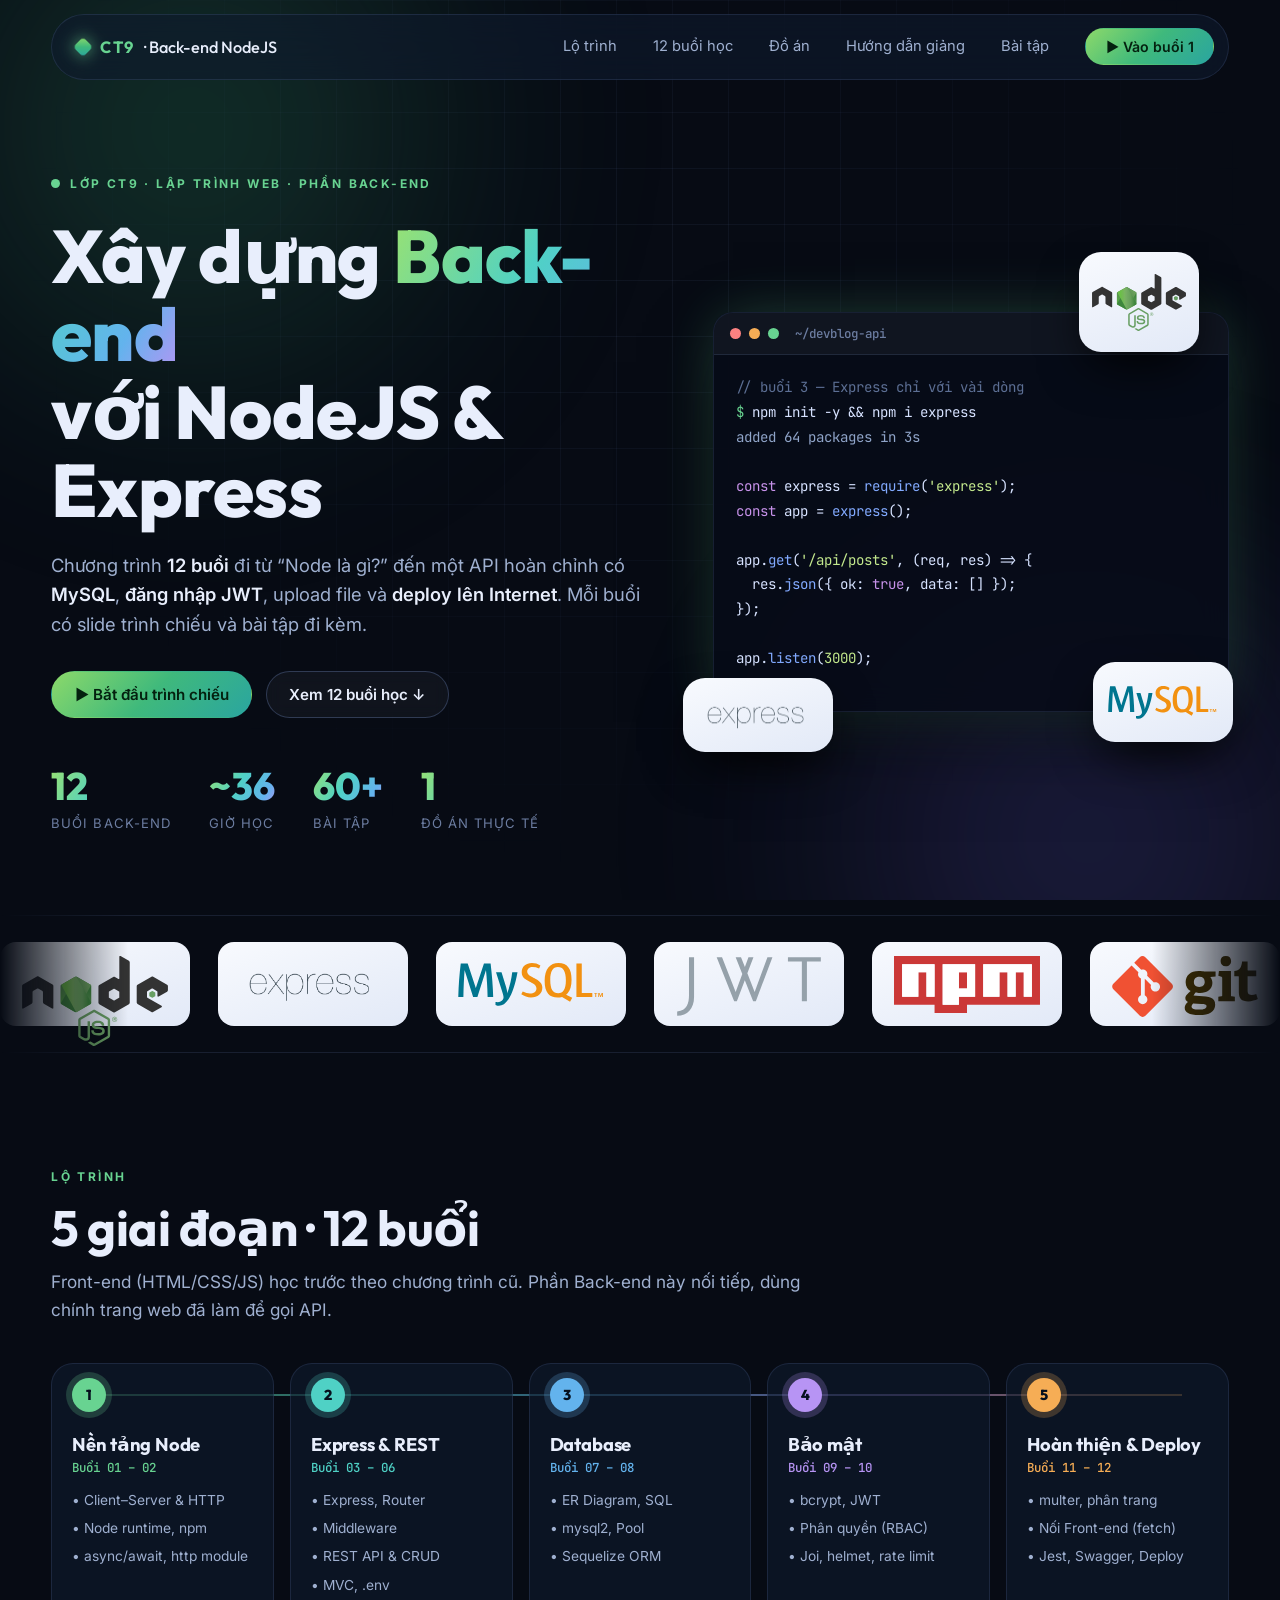
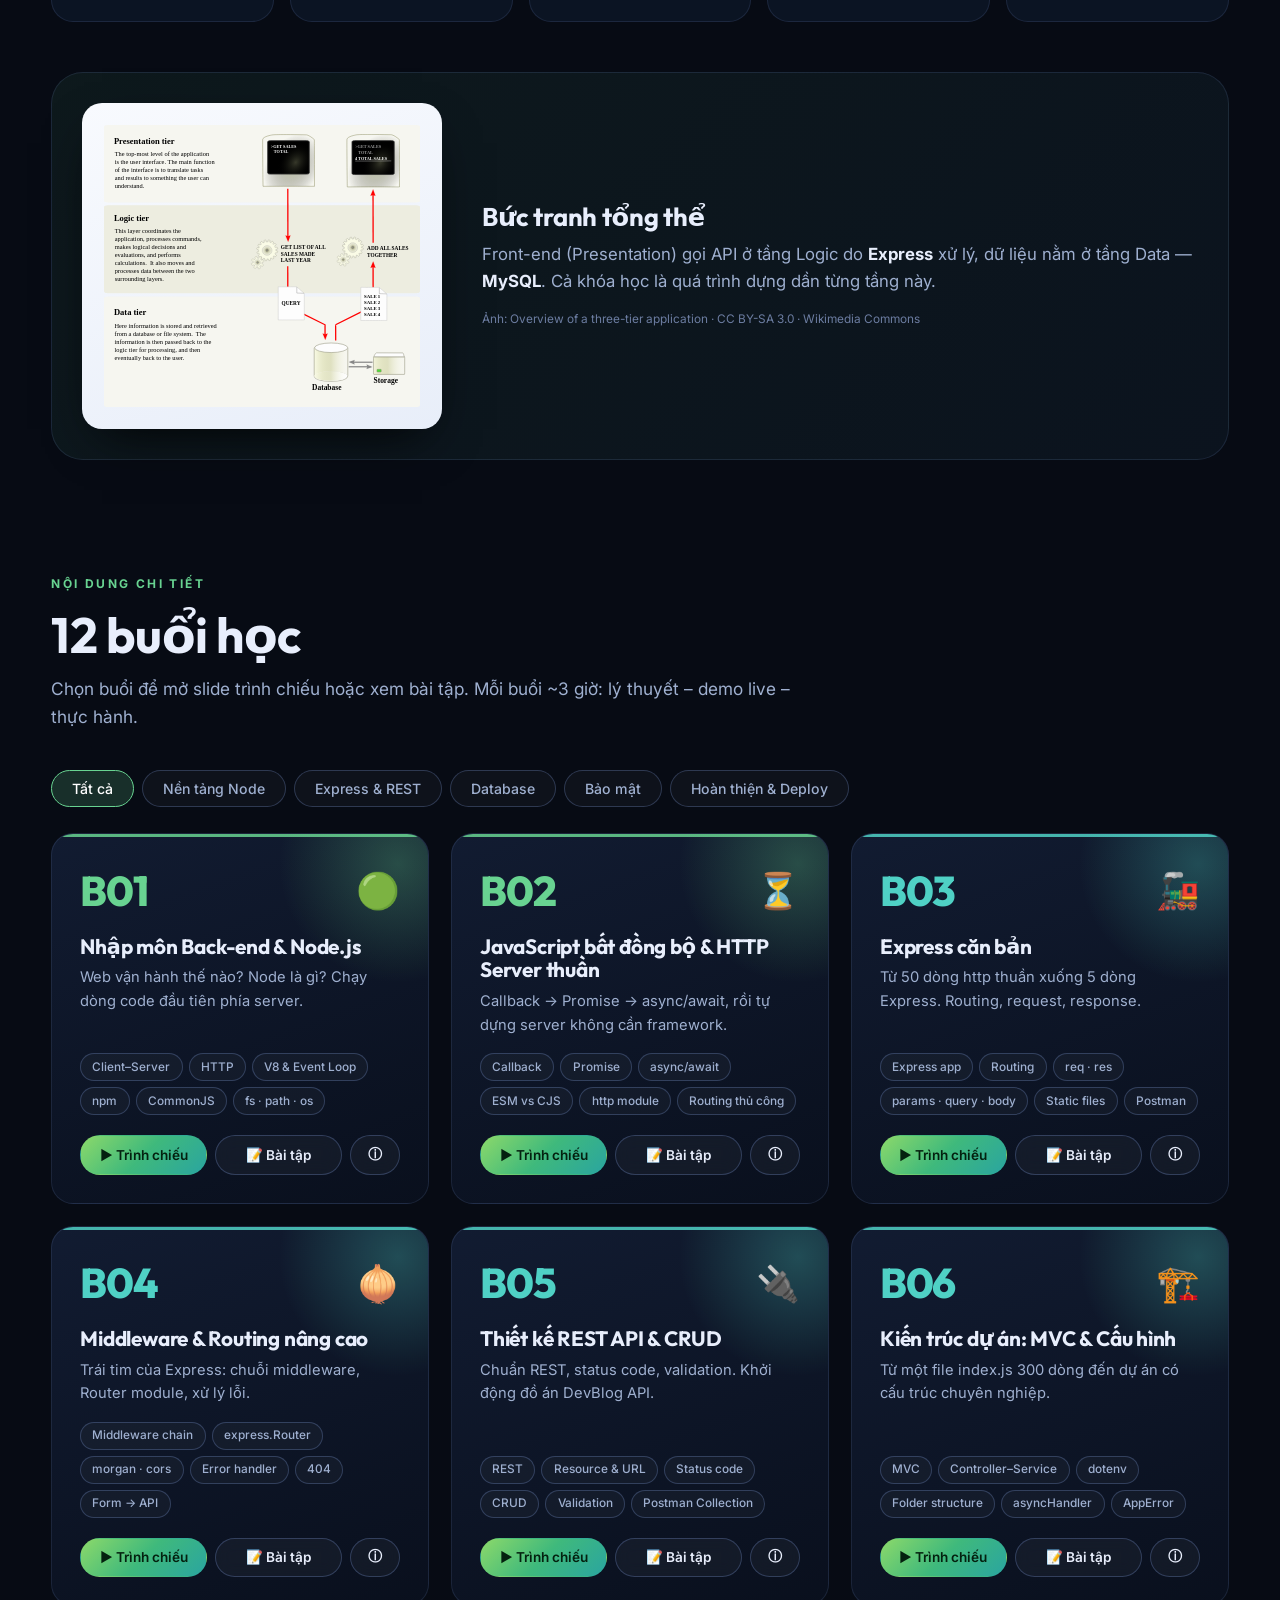
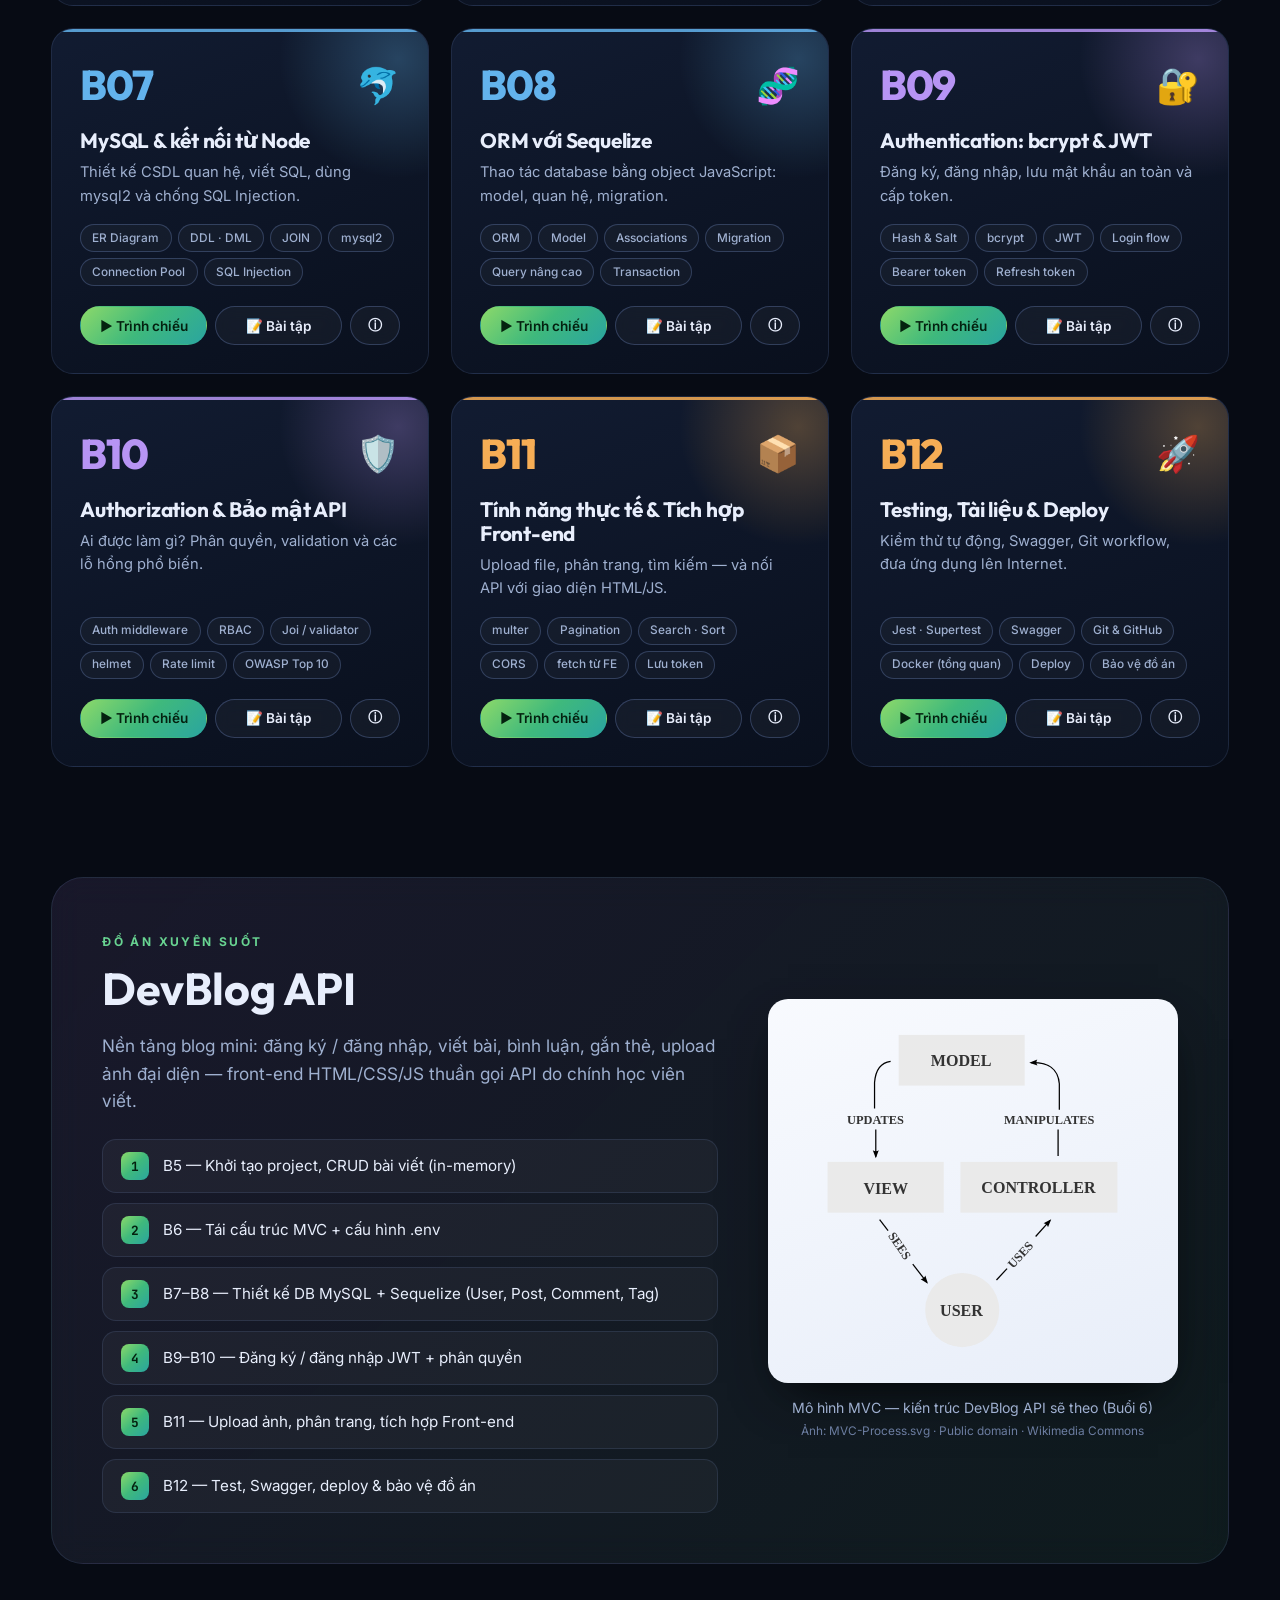
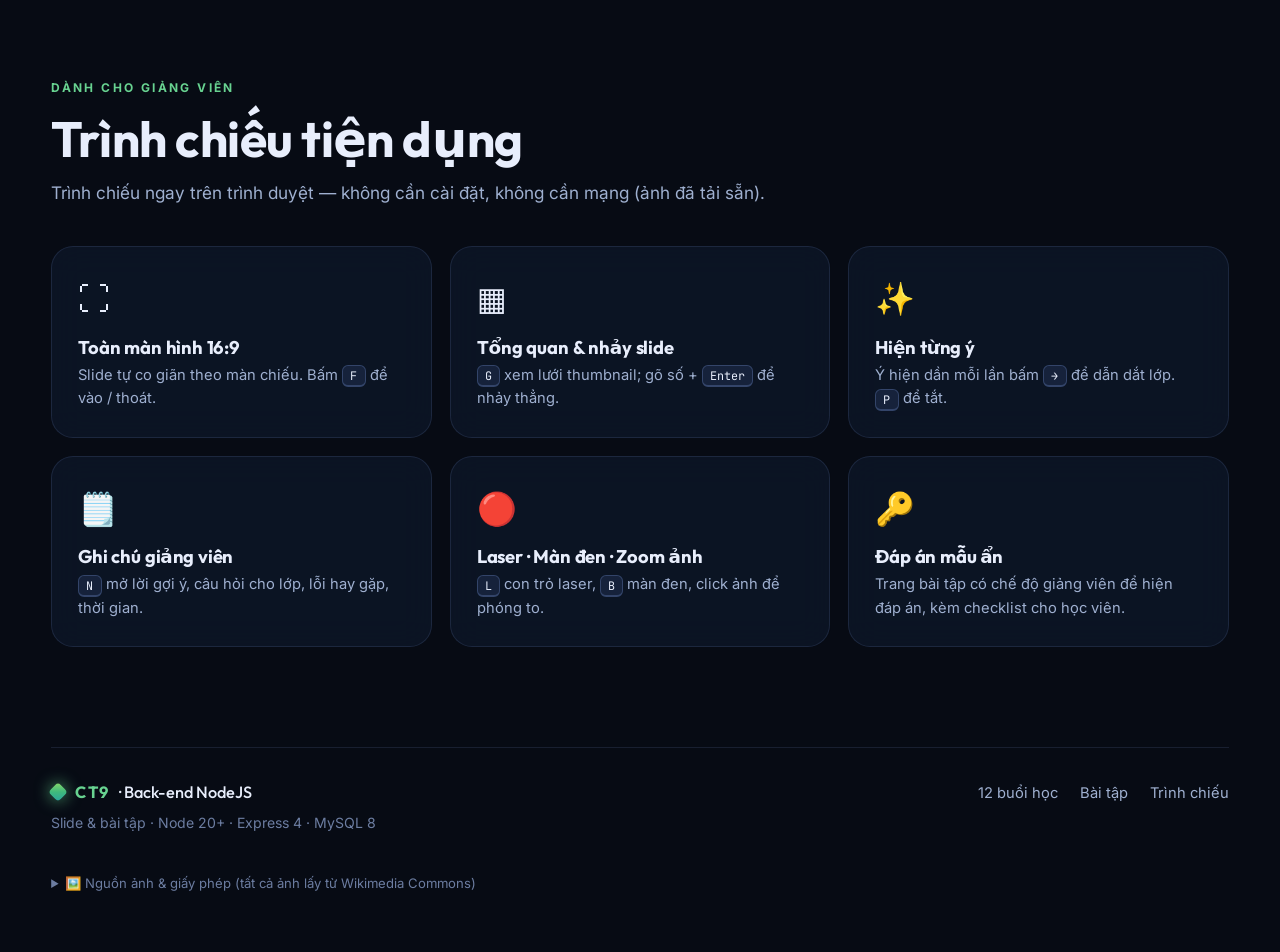
==== index.html @ 4cee10ff "Changes" ====
<!DOCTYPE html>
<html lang="vi">
<head>
  <meta charset="UTF-8">
  <meta name="viewport" content="width=device-width, initial-scale=1">
  <title>Back-end NodeJS với Express · Khóa học CT9 — Slide & Bài tập</title>
  <meta name="description" content="Chương trình 12 buổi Back-end NodeJS & Express cho lớp CT9: slide trình chiếu, bài tập từng buổi và đồ án DevBlog API với MySQL, Sequelize, JWT.">
  <link rel="icon" href="data:image/svg+xml,<svg xmlns=%27http://www.w3.org/2000/svg%27 viewBox=%270 0 100 100%27><text y=%27.9em%27 font-size=%2790%27>🟢</text></svg>">
  <link rel="stylesheet" href="css/main.css">
  <link rel="stylesheet" href="css/home.css">
</head>
<body>
  <div class="aurora"></div><div class="grid-bg"></div>

  <header class="nav glass" id="nav">
    <a class="brand" href="#top"><span class="logo-dot"></span><b>CT9</b> · Back-end NodeJS</a>
    <nav>
      <a href="#roadmap">Lộ trình</a>
      <a href="#sessions">12 buổi học</a>
      <a href="#project">Đồ án</a>
      <a href="#guide">Hướng dẫn giảng</a>
      <a href="exercises.html">Bài tập</a>
    </nav>
    <a class="btn primary nav-cta" href="present.html?s=1">▶ Vào buổi 1</a>
  </header>

  <main id="top">
    <!-- HERO -->
    <section class="hero container">
      <div class="hero-text">
        <div class="eyebrow fade-up"><span class="pulse"></span> Lớp CT9 · Lập trình Web · Phần Back-end</div>
        <h1 class="fade-up">Xây dựng <span class="gradient-text">Back-end</span><br>với NodeJS &amp; Express</h1>
        <p class="hero-sub fade-up">Chương trình <b>12 buổi</b> đi từ “Node là gì?” đến một API hoàn chỉnh có <b>MySQL</b>, <b>đăng nhập JWT</b>, upload file và <b>deploy lên Internet</b>. Mỗi buổi có slide trình chiếu và bài tập đi kèm.</p>
        <div class="hero-cta fade-up">
          <a class="btn primary" href="present.html?s=1">▶ Bắt đầu trình chiếu</a>
          <a class="btn" href="#sessions">Xem 12 buổi học ↓</a>
        </div>
        <div class="stats fade-up" id="stats"></div>
      </div>
      <div class="hero-visual fade-up">
        <div class="float-logo l1"><img src="assets/img/node-logo.svg" alt="Node.js"></div>
        <div class="float-logo l2"><img src="assets/img/express-logo.png" alt="Express"></div>
        <div class="float-logo l3"><img src="assets/img/mysql-logo.svg" alt="MySQL"></div>
        <div class="terminal glass">
          <div class="t-head"><i></i><i></i><i></i><span>~/devblog-api</span></div>
          <pre id="typer"></pre>
        </div>
      </div>
    </section>

    <!-- LOGOS -->
    <section class="marquee" aria-label="Công nghệ sử dụng">
      <div class="track" id="marquee"></div>
    </section>

    <!-- ROADMAP -->
    <section class="section container" id="roadmap">
      <div class="sec-head fade-up"><div class="eyebrow">Lộ trình</div><h2>5 giai đoạn · 12 buổi</h2><p>Front-end (HTML/CSS/JS) học trước theo chương trình cũ. Phần Back-end này nối tiếp, dùng chính trang web đã làm để gọi API.</p></div>
      <div class="roadmap fade-up" id="roadmapGrid"></div>
      <figure class="arch fade-up">
        <div class="paper"><img src="assets/img/three-tier.svg" alt="Kiến trúc ba tầng"></div>
        <figcaption>
          <h3>Bức tranh tổng thể</h3>
          <p>Front-end (Presentation) gọi API ở tầng Logic do <b>Express</b> xử lý, dữ liệu nằm ở tầng Data — <b>MySQL</b>. Cả khóa học là quá trình dựng dần từng tầng này.</p>
          <small class="credit" data-credit="three-tier.svg"></small>
        </figcaption>
      </figure>
    </section>

    <!-- SESSIONS -->
    <section class="section container" id="sessions">
      <div class="sec-head fade-up"><div class="eyebrow">Nội dung chi tiết</div><h2>12 buổi học</h2><p>Chọn buổi để mở slide trình chiếu hoặc xem bài tập. Mỗi buổi ~3 giờ: lý thuyết – demo live – thực hành.</p></div>
      <div class="tabs fade-up" id="tabs"></div>
      <div class="grid" id="sessionGrid"></div>
    </section>

    <!-- PROJECT -->
    <section class="section container" id="project">
      <div class="project glass fade-up">
        <div class="p-left">
          <div class="eyebrow">Đồ án xuyên suốt</div>
          <h2 id="projName"></h2>
          <p id="projDesc"></p>
          <ol class="milestones" id="milestones"></ol>
        </div>
        <div class="p-right">
          <figure>
            <div class="paper"><img src="assets/img/mvc-process.svg" alt="MVC"></div>
            <figcaption>Mô hình MVC — kiến trúc DevBlog API sẽ theo (Buổi 6)<br><small class="credit" data-credit="mvc-process.svg"></small></figcaption>
          </figure>
        </div>
      </div>
    </section>

    <!-- GUIDE -->
    <section class="section container" id="guide">
      <div class="sec-head fade-up"><div class="eyebrow">Dành cho giảng viên</div><h2>Trình chiếu tiện dụng</h2><p>Trình chiếu ngay trên trình duyệt — không cần cài đặt, không cần mạng (ảnh đã tải sẵn).</p></div>
      <div class="features">
        <div class="feat glass fade-up"><span>⛶</span><h3>Toàn màn hình 16:9</h3><p>Slide tự co giãn theo màn chiếu. Bấm <kbd>F</kbd> để vào / thoát.</p></div>
        <div class="feat glass fade-up"><span>▦</span><h3>Tổng quan &amp; nhảy slide</h3><p><kbd>G</kbd> xem lưới thumbnail; gõ số + <kbd>Enter</kbd> để nhảy thẳng.</p></div>
        <div class="feat glass fade-up"><span>✨</span><h3>Hiện từng ý</h3><p>Ý hiện dần mỗi lần bấm <kbd>→</kbd> để dẫn dắt lớp. <kbd>P</kbd> để tắt.</p></div>
        <div class="feat glass fade-up"><span>🗒️</span><h3>Ghi chú giảng viên</h3><p><kbd>N</kbd> mở lời gợi ý, câu hỏi cho lớp, lỗi hay gặp, thời gian.</p></div>
        <div class="feat glass fade-up"><span>🔴</span><h3>Laser · Màn đen · Zoom ảnh</h3><p><kbd>L</kbd> con trỏ laser, <kbd>B</kbd> màn đen, click ảnh để phóng to.</p></div>
        <div class="feat glass fade-up"><span>🔑</span><h3>Đáp án mẫu ẩn</h3><p>Trang bài tập có chế độ giảng viên để hiện đáp án, kèm checklist cho học viên.</p></div>
      </div>
    </section>
  </main>

  <footer class="footer container">
    <div class="foot-top">
      <div><a class="brand" href="#top"><span class="logo-dot"></span><b>CT9</b> · Back-end NodeJS</a><p>Slide &amp; bài tập · Node 20+ · Express 4 · MySQL 8</p></div>
      <div class="foot-links"><a href="#sessions">12 buổi học</a><a href="exercises.html">Bài tập</a><a href="present.html?s=1">Trình chiếu</a></div>
    </div>
    <details class="credits">
      <summary>🖼️ Nguồn ảnh &amp; giấy phép (tất cả ảnh lấy từ Wikimedia Commons)</summary>
      <ul id="creditList"></ul>
    </details>
  </footer>

  <!-- Modal -->
  <div class="modal" id="modal"><div class="modal-box glass" id="modalBox"></div></div>

  <script src="js/curriculum.js"></script>
  <script src="js/img-credits.js"></script>
  <script src="js/home.js"></script>
</body>
</html>
---- css/main.css ----
/* ============================================================
   MAIN.CSS — Design system dùng chung
   Palette: Node-green × deep navy, accent cyan / violet / amber
   ============================================================ */
@import url('https://fonts.googleapis.com/css2?family=Outfit:wght@300;400;500;600;700;800&family=Inter:wght@300;400;500;600&family=JetBrains+Mono:wght@400;500;600&display=swap');

:root {
  --bg-0: #070b14;
  --bg-1: #0b1220;
  --bg-2: #101a2e;
  --bg-3: #16223b;
  --line: rgba(148, 178, 255, .12);
  --line-strong: rgba(148, 178, 255, .24);
  --text: #e8eefc;
  --text-dim: #9fb0d0;
  --text-mute: #6c7da1;

  --green: #68d391;
  --green-deep: #3c873a;
  --teal: #4fd1c5;
  --blue: #63b3ed;
  --violet: #b794f4;
  --amber: #f6ad55;
  --rose: #fc8181;

  --grad-node: linear-gradient(135deg, #8cd96a 0%, #3fb97c 50%, #2aa5a0 100%);
  --grad-hero: linear-gradient(120deg, #9be26f 0%, #4fd1c5 45%, #63b3ed 80%, #b794f4 100%);
  --glass: rgba(16, 26, 46, .62);
  --shadow-lg: 0 30px 80px -20px rgba(0, 0, 0, .65);
  --shadow-glow: 0 0 60px -10px rgba(104, 211, 145, .35);

  --r-sm: 8px; --r-md: 14px; --r-lg: 22px; --r-xl: 32px;
  --font-display: 'Outfit', 'Segoe UI', system-ui, sans-serif;
  --font-body: 'Inter', 'Segoe UI', system-ui, sans-serif;
  --font-mono: 'JetBrains Mono', 'Cascadia Code', Consolas, monospace;
  --ease: cubic-bezier(.22, .9, .3, 1);
}

*, *::before, *::after { box-sizing: border-box; }
html { scroll-behavior: smooth; }
body {
  margin: 0;
  font-family: var(--font-body);
  background: var(--bg-0);
  color: var(--text);
  line-height: 1.6;
  -webkit-font-smoothing: antialiased;
  overflow-x: hidden;
}
h1, h2, h3, h4 { font-family: var(--font-display); line-height: 1.15; margin: 0; letter-spacing: -.01em; }
a { color: inherit; text-decoration: none; }
img { max-width: 100%; display: block; }
code, pre, kbd { font-family: var(--font-mono); }
::selection { background: rgba(104, 211, 145, .3); }
::-webkit-scrollbar { width: 10px; height: 10px; }
::-webkit-scrollbar-track { background: var(--bg-1); }
::-webkit-scrollbar-thumb { background: var(--bg-3); border-radius: 10px; border: 2px solid var(--bg-1); }
::-webkit-scrollbar-thumb:hover { background: #26375c; }

/* ---------- Atmosphere ---------- */
.aurora { position: fixed; inset: 0; z-index: -2; overflow: hidden; pointer-events: none; }
.aurora::before, .aurora::after {
  content: ""; position: absolute; width: 60vmax; height: 60vmax; border-radius: 50%;
  filter: blur(110px); opacity: .28; animation: drift 24s ease-in-out infinite alternate;
}
.aurora::before { background: radial-gradient(circle, #3fb97c, transparent 65%); top: -20vmax; left: -15vmax; }
.aurora::after { background: radial-gradient(circle, #6b5bd6, transparent 65%); bottom: -25vmax; right: -15vmax; animation-delay: -9s; }
@keyframes drift { to { transform: translate(8vmax, 6vmax) scale(1.15); } }
.grid-bg {
  position: fixed; inset: 0; z-index: -1; pointer-events: none;
  background-image:
    linear-gradient(var(--line) 1px, transparent 1px),
    linear-gradient(90deg, var(--line) 1px, transparent 1px);
  background-size: 56px 56px;
  mask-image: radial-gradient(ellipse at 50% 30%, #000 10%, transparent 70%);
  opacity: .5;
}

/* ---------- Components ---------- */
.container { width: min(1240px, 92vw); margin: 0 auto; }
.btn {
  display: inline-flex; align-items: center; gap: .55rem; cursor: pointer;
  padding: .8rem 1.4rem; border-radius: 999px; border: 1px solid var(--line-strong);
  background: rgba(255, 255, 255, .04); color: var(--text); font: 600 .95rem var(--font-body);
  transition: .3s var(--ease); backdrop-filter: blur(8px);
}
.btn:hover { transform: translateY(-2px); border-color: var(--green); box-shadow: var(--shadow-glow); }
.btn.primary { background: var(--grad-node); color: #04210f; border-color: transparent; }
.btn.primary:hover { filter: brightness(1.08); box-shadow: 0 10px 40px -8px rgba(104, 211, 145, .6); }
.chip {
  display: inline-block; padding: .22rem .7rem; border-radius: 999px; font-size: .74rem; font-weight: 500;
  border: 1px solid var(--line-strong); color: var(--text-dim); background: rgba(255, 255, 255, .03);
  white-space: nowrap;
}
.glass {
  background: var(--glass); border: 1px solid var(--line); border-radius: var(--r-lg);
  backdrop-filter: blur(16px);
}
.gradient-text { background: var(--grad-hero); -webkit-background-clip: text; background-clip: text; color: transparent; }
kbd {
  background: var(--bg-3); border: 1px solid var(--line-strong); border-bottom-width: 2px;
  border-radius: 6px; padding: .1rem .45rem; font-size: .8em; color: var(--text);
}
.mono-inline, p code, li code, td code, h2 code, h3 code {
  background: rgba(104, 211, 145, .1); color: #a6f0c0; padding: .08em .4em; border-radius: 6px; font-size: .88em;
  border: 1px solid rgba(104, 211, 145, .18);
}
.fade-up { opacity: 0; transform: translateY(26px); transition: opacity .8s var(--ease), transform .8s var(--ease); }
.fade-up.in { opacity: 1; transform: none; }
---- css/home.css ----
/* ============================================================
   HOME.CSS
   ============================================================ */
.nav {
  position: sticky; top: 14px; z-index: 50; margin: 14px auto 0; width: min(1240px, 92vw);
  display: flex; align-items: center; gap: 20px; padding: 12px 14px 12px 24px; border-radius: 999px;
}
.brand { display: flex; align-items: center; gap: 10px; font: 500 1.02rem var(--font-display); white-space: nowrap; }
.brand b { color: var(--green); letter-spacing: .08em; }
.logo-dot { width: 14px; height: 14px; border-radius: 4px; background: var(--grad-node); transform: rotate(45deg); box-shadow: 0 0 16px rgba(104, 211, 145, .8); }
.nav nav { display: flex; gap: 4px; margin-left: auto; }
.nav nav a { padding: 8px 16px; border-radius: 999px; color: var(--text-dim); font-size: .92rem; transition: .2s; }
.nav nav a:hover { color: var(--text); background: rgba(255, 255, 255, .07); }
.nav-cta { padding: .55rem 1.2rem; font-size: .88rem; }

/* Hero */
.hero { display: grid; grid-template-columns: 1.05fr .95fr; gap: 50px; align-items: center; padding: 90px 0 60px; min-height: 80vh; }
.eyebrow { display: inline-flex; align-items: center; gap: 10px; font: 700 .75rem var(--font-body); letter-spacing: .2em; text-transform: uppercase; color: var(--green); }
.pulse { width: 9px; height: 9px; border-radius: 50%; background: var(--green); box-shadow: 0 0 0 0 rgba(104, 211, 145, .7); animation: pulse 2s infinite; }
@keyframes pulse { 70% { box-shadow: 0 0 0 12px rgba(104, 211, 145, 0); } 100% { box-shadow: 0 0 0 0 rgba(104, 211, 145, 0); } }
.hero h1 { font-size: clamp(2.6rem, 5.8vw, 5rem); font-weight: 800; margin: 22px 0 22px; line-height: 1.05; }
.hero-sub { font-size: 1.15rem; color: var(--text-dim); max-width: 600px; margin: 0 0 32px; }
.hero-sub b { color: var(--text); font-weight: 600; }
.hero-cta { display: flex; gap: 14px; flex-wrap: wrap; margin-bottom: 44px; }
.stats { display: flex; gap: 38px; flex-wrap: wrap; }
.stat b { display: block; font: 800 2.4rem var(--font-display); background: var(--grad-hero); -webkit-background-clip: text; background-clip: text; color: transparent; }
.stat span { font-size: .82rem; color: var(--text-mute); letter-spacing: .08em; text-transform: uppercase; }

.hero-visual { position: relative; height: 500px; }
.terminal { position: absolute; inset: 60px 0 40px 20px; padding: 0; overflow: hidden; box-shadow: var(--shadow-lg), var(--shadow-glow); border-radius: 20px; background: rgba(7, 12, 24, .88); }
.t-head { display: flex; align-items: center; gap: 8px; padding: 12px 16px; background: rgba(255, 255, 255, .04); border-bottom: 1px solid var(--line); font: 500 .78rem var(--font-mono); color: var(--text-mute); }
.t-head i { width: 11px; height: 11px; border-radius: 50%; background: #fc8181; } .t-head i:nth-child(2) { background: #f6ad55; } .t-head i:nth-child(3) { background: #68d391; }
.t-head span { margin-left: 8px; }
#typer { margin: 0; padding: 20px 22px; font-size: .88rem; line-height: 1.75; color: #d6e2ff; white-space: pre-wrap; min-height: 330px; }
#typer .p { color: var(--green); } #typer .k { color: #c792ea; } #typer .s { color: #c3e88d; } #typer .f { color: #82aaff; } #typer .c { color: #5c6f94; } #typer .o { color: #8fa4c8; }
#typer::after { content: "▍"; color: var(--green); animation: blink 1s steps(2) infinite; } @keyframes blink { 50% { opacity: 0; } }
.float-logo { position: absolute; z-index: 3; display: grid; place-items: center; border-radius: 22px; background: linear-gradient(160deg, #f8fafe, #e2e9f7); box-shadow: 0 20px 50px -12px #000; animation: float 7s ease-in-out infinite; }
.float-logo img { max-width: 78%; max-height: 62%; object-fit: contain; }
.l1 { width: 120px; height: 100px; top: 0; right: 30px; } .l2 { width: 150px; height: 74px; bottom: 0; left: -10px; animation-delay: -2.5s; } .l3 { width: 140px; height: 80px; bottom: 10px; right: -4px; animation-delay: -4.5s; }
@keyframes float { 50% { transform: translateY(-14px) rotate(1.5deg); } }

/* Marquee */
.marquee { overflow: hidden; border-block: 1px solid var(--line); padding: 26px 0; margin: 20px 0; mask-image: linear-gradient(90deg, transparent, #000 10%, #000 90%, transparent); }
.track { display: flex; gap: 28px; width: max-content; animation: scroll 38s linear infinite; }
.marquee:hover .track { animation-play-state: paused; }
.track .lg { display: grid; place-items: center; width: 190px; height: 84px; border-radius: 16px; background: linear-gradient(160deg, #f8fafe, #e2e9f7); padding: 14px 22px; }
.track .lg img { max-width: 100%; max-height: 100%; object-fit: contain; }
@keyframes scroll { to { transform: translateX(-50%); } }

/* Sections */
.section { padding: 90px 0 20px; }
.sec-head { max-width: 760px; margin-bottom: 40px; }
.sec-head h2 { font-size: clamp(2rem, 4vw, 3.1rem); margin: 10px 0 12px; }
.sec-head p { color: var(--text-dim); font-size: 1.08rem; margin: 0; }

/* Roadmap */
.roadmap { display: grid; grid-template-columns: repeat(5, 1fr); gap: 16px; position: relative; }
.roadmap::before { content: ""; position: absolute; left: 4%; right: 4%; top: 31px; height: 2px; background: linear-gradient(90deg, #68d391, #4fd1c5, #63b3ed, #b794f4, #f6ad55); opacity: .5; }
.phase { position: relative; padding: 70px 20px 22px; border-radius: var(--r-lg); background: var(--glass); border: 1px solid var(--line); transition: .3s var(--ease); cursor: pointer; }
.phase:hover { transform: translateY(-6px); border-color: var(--c); box-shadow: 0 20px 50px -20px var(--c); }
.phase .node { position: absolute; top: 14px; left: 20px; width: 34px; height: 34px; border-radius: 50%; display: grid; place-items: center; font: 800 .9rem var(--font-display); background: var(--c); color: #06101e; box-shadow: 0 0 0 6px color-mix(in srgb, var(--c) 22%, transparent); }
.phase h3 { font-size: 1.15rem; margin-bottom: 4px; } .phase .rg { font: 500 .78rem var(--font-mono); color: var(--c); margin-bottom: 10px; }
.phase ul { margin: 0; padding: 0; list-style: none; color: var(--text-dim); font-size: .86rem; } .phase li { padding: 3px 0; }
.arch { display: grid; grid-template-columns: 360px 1fr; gap: 40px; align-items: center; margin: 50px 0 0; padding: 30px; border-radius: var(--r-xl); background: linear-gradient(135deg, rgba(104, 211, 145, .07), rgba(99, 179, 237, .05)); border: 1px solid var(--line); }
.paper { background: linear-gradient(160deg, #f8fafe, #e8eef9); border-radius: 20px; padding: 22px; display: grid; place-items: center; box-shadow: 0 20px 50px -20px #000; }
.paper img { max-height: 320px; object-fit: contain; }
.arch h3 { font-size: 1.6rem; margin-bottom: 10px; } .arch p { color: var(--text-dim); font-size: 1.05rem; margin: 0 0 10px; } .arch p b { color: var(--text); }
.credit { color: var(--text-mute); font-size: .74rem; }

/* Sessions */
.tabs { display: flex; gap: 8px; flex-wrap: wrap; margin-bottom: 26px; }
.tabs button { cursor: pointer; font: 500 .88rem var(--font-body); color: var(--text-dim); background: rgba(255, 255, 255, .03); border: 1px solid var(--line-strong); padding: 9px 20px; border-radius: 999px; transition: .2s; }
.tabs button:hover { color: var(--text); } .tabs button.on { background: color-mix(in srgb, var(--c, #68d391) 18%, transparent); border-color: var(--c, #68d391); color: #fff; }
.grid { display: grid; grid-template-columns: repeat(auto-fill, minmax(370px, 1fr)); gap: 22px; }
.s-card { position: relative; padding: 28px; border-radius: var(--r-lg); background: linear-gradient(160deg, rgba(22, 34, 59, .75), rgba(11, 18, 32, .75)); border: 1px solid var(--line); overflow: hidden; display: flex; flex-direction: column; transition: .35s var(--ease); }
.s-card::before { content: ""; position: absolute; inset: 0 0 auto 0; height: 3px; background: var(--c); opacity: .85; }
.s-card::after { content: ""; position: absolute; width: 240px; height: 240px; right: -90px; top: -90px; border-radius: 50%; background: radial-gradient(circle, color-mix(in srgb, var(--c) 28%, transparent), transparent 70%); transition: .4s; }
.s-card:hover { transform: translateY(-8px); border-color: color-mix(in srgb, var(--c) 60%, transparent); box-shadow: 0 30px 60px -28px var(--c); }
.s-card:hover::after { transform: scale(1.4); }
.s-top { display: flex; align-items: center; justify-content: space-between; margin-bottom: 16px; position: relative; z-index: 1; }
.s-no { font: 800 2.6rem var(--font-display); color: var(--c); letter-spacing: -.03em; line-height: 1; }
.s-ico { font-size: 2.2rem; }
.s-card h3 { font-size: 1.3rem; margin-bottom: 8px; position: relative; z-index: 1; }
.s-card p { color: var(--text-dim); font-size: .92rem; margin: 0 0 16px; flex: 1; position: relative; z-index: 1; }
.s-topics { display: flex; flex-wrap: wrap; gap: 6px; margin-bottom: 20px; position: relative; z-index: 1; }
.s-actions { display: flex; gap: 8px; position: relative; z-index: 1; }
.s-actions .btn { padding: .6rem 1.05rem; font-size: .85rem; flex: 1; justify-content: center; }
.s-actions .btn.ghost { flex: 0 0 auto; }
.s-badge { position: absolute; z-index: 2; top: 14px; left: 50%; font: 700 .64rem var(--font-body); letter-spacing: .12em; padding: 3px 10px; border-radius: 99px; background: rgba(255, 255, 255, .08); color: var(--text-dim); transform: translateX(-50%); text-transform: uppercase; }

/* Project */
.project { display: grid; grid-template-columns: 1.2fr .8fr; gap: 50px; padding: 50px; border-radius: var(--r-xl); align-items: center; background: linear-gradient(135deg, rgba(183, 148, 244, .1), rgba(104, 211, 145, .08)); }
.project h2 { font-size: 2.8rem; margin: 10px 0 12px; } .project p { color: var(--text-dim); font-size: 1.08rem; }
.milestones { list-style: none; counter-reset: m; margin: 24px 0 0; padding: 0; display: grid; gap: 10px; }
.milestones li { counter-increment: m; display: flex; gap: 14px; align-items: center; padding: 12px 18px; border-radius: 14px; background: rgba(255, 255, 255, .04); border: 1px solid var(--line); font-size: .95rem; }
.milestones li::before { content: counter(m); width: 28px; height: 28px; border-radius: 8px; display: grid; place-items: center; font: 700 .8rem var(--font-mono); background: var(--grad-node); color: #04210f; flex: none; }
.project figure { margin: 0; } .project figcaption { text-align: center; margin-top: 14px; color: var(--text-dim); font-size: .88rem; }
.project .paper img { max-height: 340px; }

/* Features */
.features { display: grid; grid-template-columns: repeat(3, 1fr); gap: 18px; }
.feat { padding: 26px; transition: .3s var(--ease); } .feat:hover { transform: translateY(-5px); border-color: var(--green); }
.feat > span { font-size: 2rem; display: block; margin-bottom: 12px; } .feat h3 { font-size: 1.15rem; margin-bottom: 6px; } .feat p { margin: 0; color: var(--text-dim); font-size: .92rem; }

/* Footer */
.footer { padding: 80px 0 50px; }
.foot-top { display: flex; justify-content: space-between; gap: 30px; flex-wrap: wrap; padding-top: 34px; border-top: 1px solid var(--line); }
.foot-top p { color: var(--text-mute); font-size: .88rem; margin: 10px 0 0; }
.foot-links { display: flex; gap: 22px; color: var(--text-dim); font-size: .92rem; } .foot-links a:hover { color: var(--green); }
.credits { margin-top: 30px; color: var(--text-mute); font-size: .82rem; }
.credits summary { cursor: pointer; padding: 8px 0; } .credits ul { columns: 2; gap: 30px; padding-left: 18px; line-height: 1.7; }
.credits a { color: var(--blue); } .credits a:hover { text-decoration: underline; }

/* Modal */
.modal { position: fixed; inset: 0; z-index: 100; display: none; place-items: center; background: rgba(4, 7, 14, .8); backdrop-filter: blur(8px); padding: 20px; }
.modal.on { display: grid; animation: fadeIn .25s; } @keyframes fadeIn { from { opacity: 0; } }
.modal-box { width: min(820px, 100%); max-height: 88vh; overflow: auto; padding: 36px 40px; border-radius: var(--r-xl); position: relative; background: rgba(12, 20, 36, .96); animation: pop .4s var(--ease); }
@keyframes pop { from { transform: translateY(24px) scale(.97); opacity: 0; } }
.modal-close { position: absolute; top: 18px; right: 20px; width: 38px; height: 38px; border-radius: 50%; border: 1px solid var(--line-strong); background: rgba(255, 255, 255, .05); color: var(--text); cursor: pointer; font-size: 1.1rem; }
.modal-close:hover { background: var(--rose); color: #fff; }
.modal-box .m-no { font: 800 .9rem var(--font-mono); letter-spacing: .14em; color: var(--c); }
.modal-box h3 { font-size: 2rem; margin: 6px 0 8px; } .modal-box > p { color: var(--text-dim); margin: 0 0 20px; }
.modal-box h4 { font: 600 .74rem var(--font-body); letter-spacing: .16em; color: var(--teal); text-transform: uppercase; margin: 22px 0 10px; }
.modal-box ul.out { margin: 0; padding-left: 20px; color: var(--text-dim); } .modal-box ul.out li { margin: 6px 0; }
.m-agenda .row { display: grid; grid-template-columns: 56px 1fr; gap: 14px; padding: 9px 0; border-bottom: 1px dashed var(--line-strong); font-size: .94rem; }
.m-agenda .row b { font-family: var(--font-mono); color: var(--c); } .m-agenda small { display: block; color: var(--text-mute); }
.modal-actions { display: flex; gap: 10px; margin-top: 26px; flex-wrap: wrap; }

@media (max-width: 1000px) {
  .hero { grid-template-columns: 1fr; padding-top: 50px; } .hero-visual { height: 420px; }
  .roadmap { grid-template-columns: 1fr 1fr; } .roadmap::before { display: none; }
  .arch, .project { grid-template-columns: 1fr; } .features { grid-template-columns: 1fr 1fr; } .nav nav { display: none; } .nav-cta { margin-left: auto; }
  .credits ul { columns: 1; }
}
@media (max-width: 620px) { .features, .roadmap { grid-template-columns: 1fr; } .grid { grid-template-columns: 1fr; } .project { padding: 28px; } }
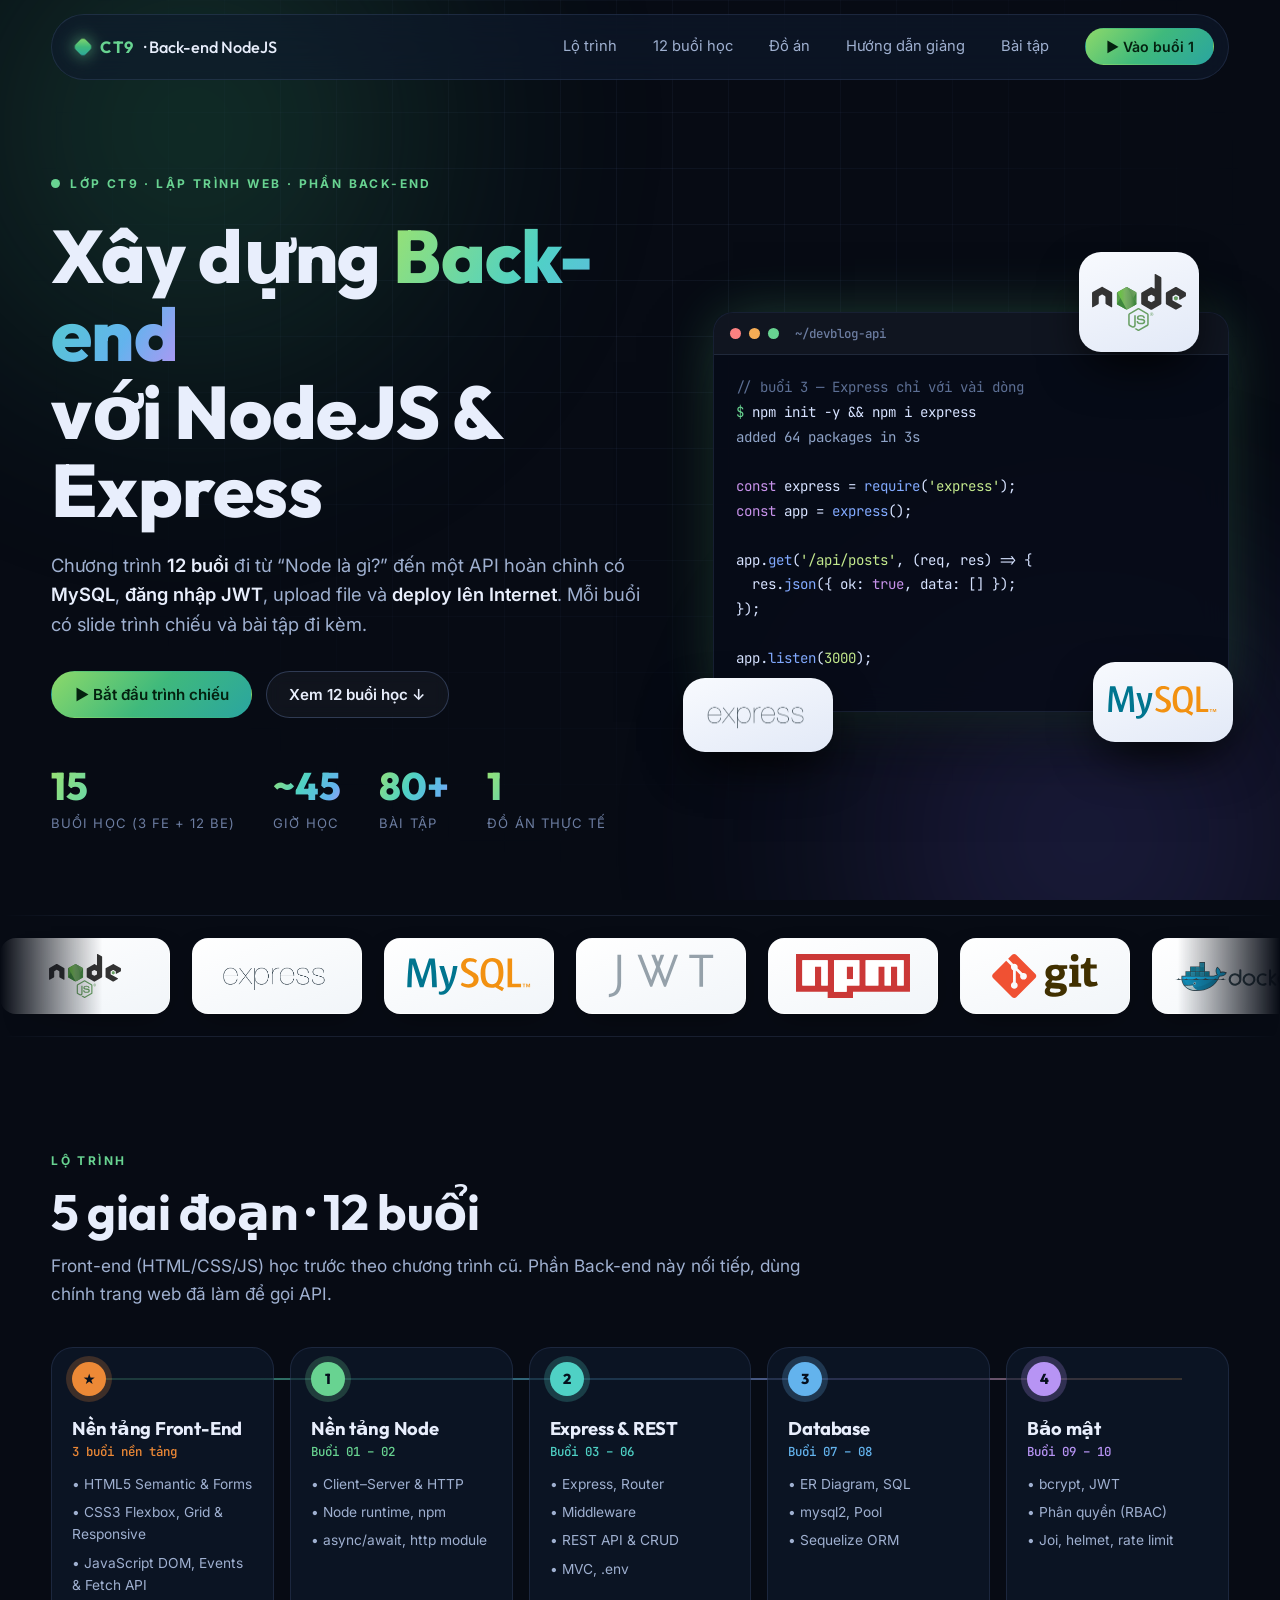
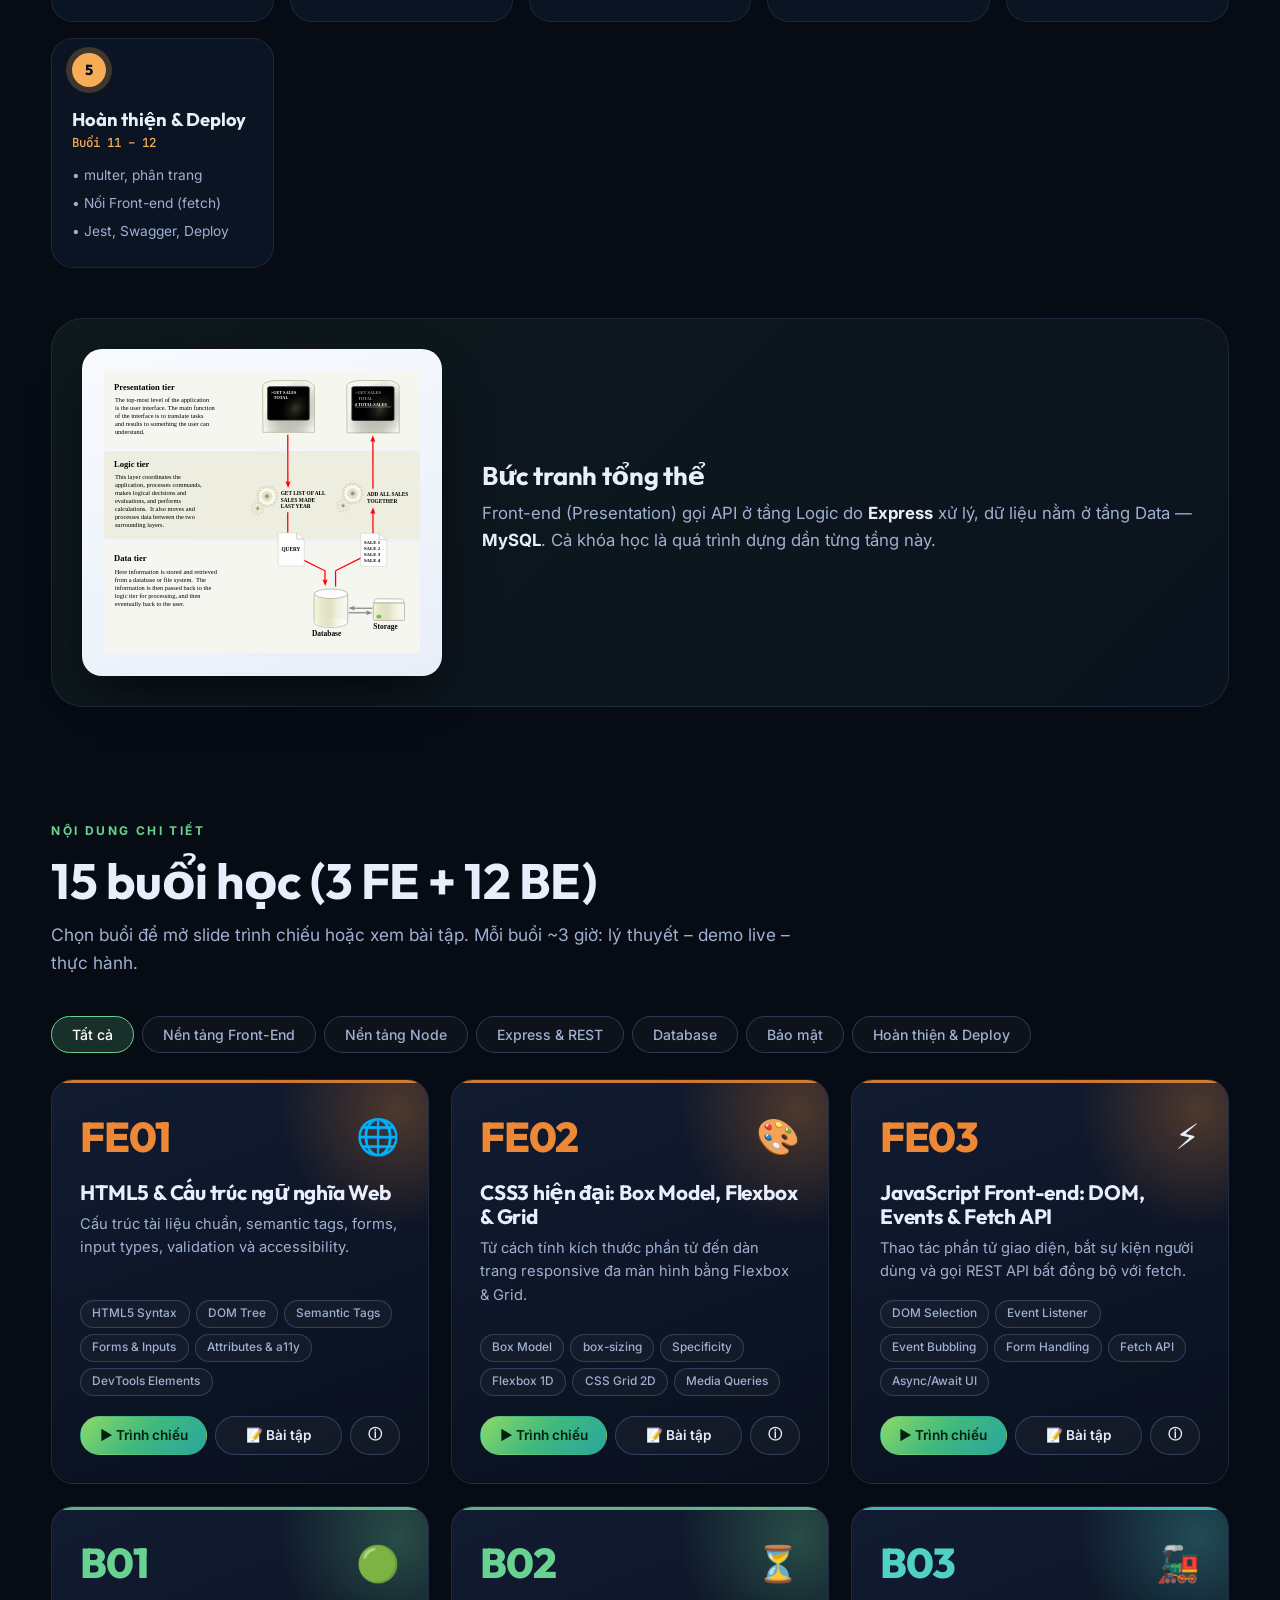
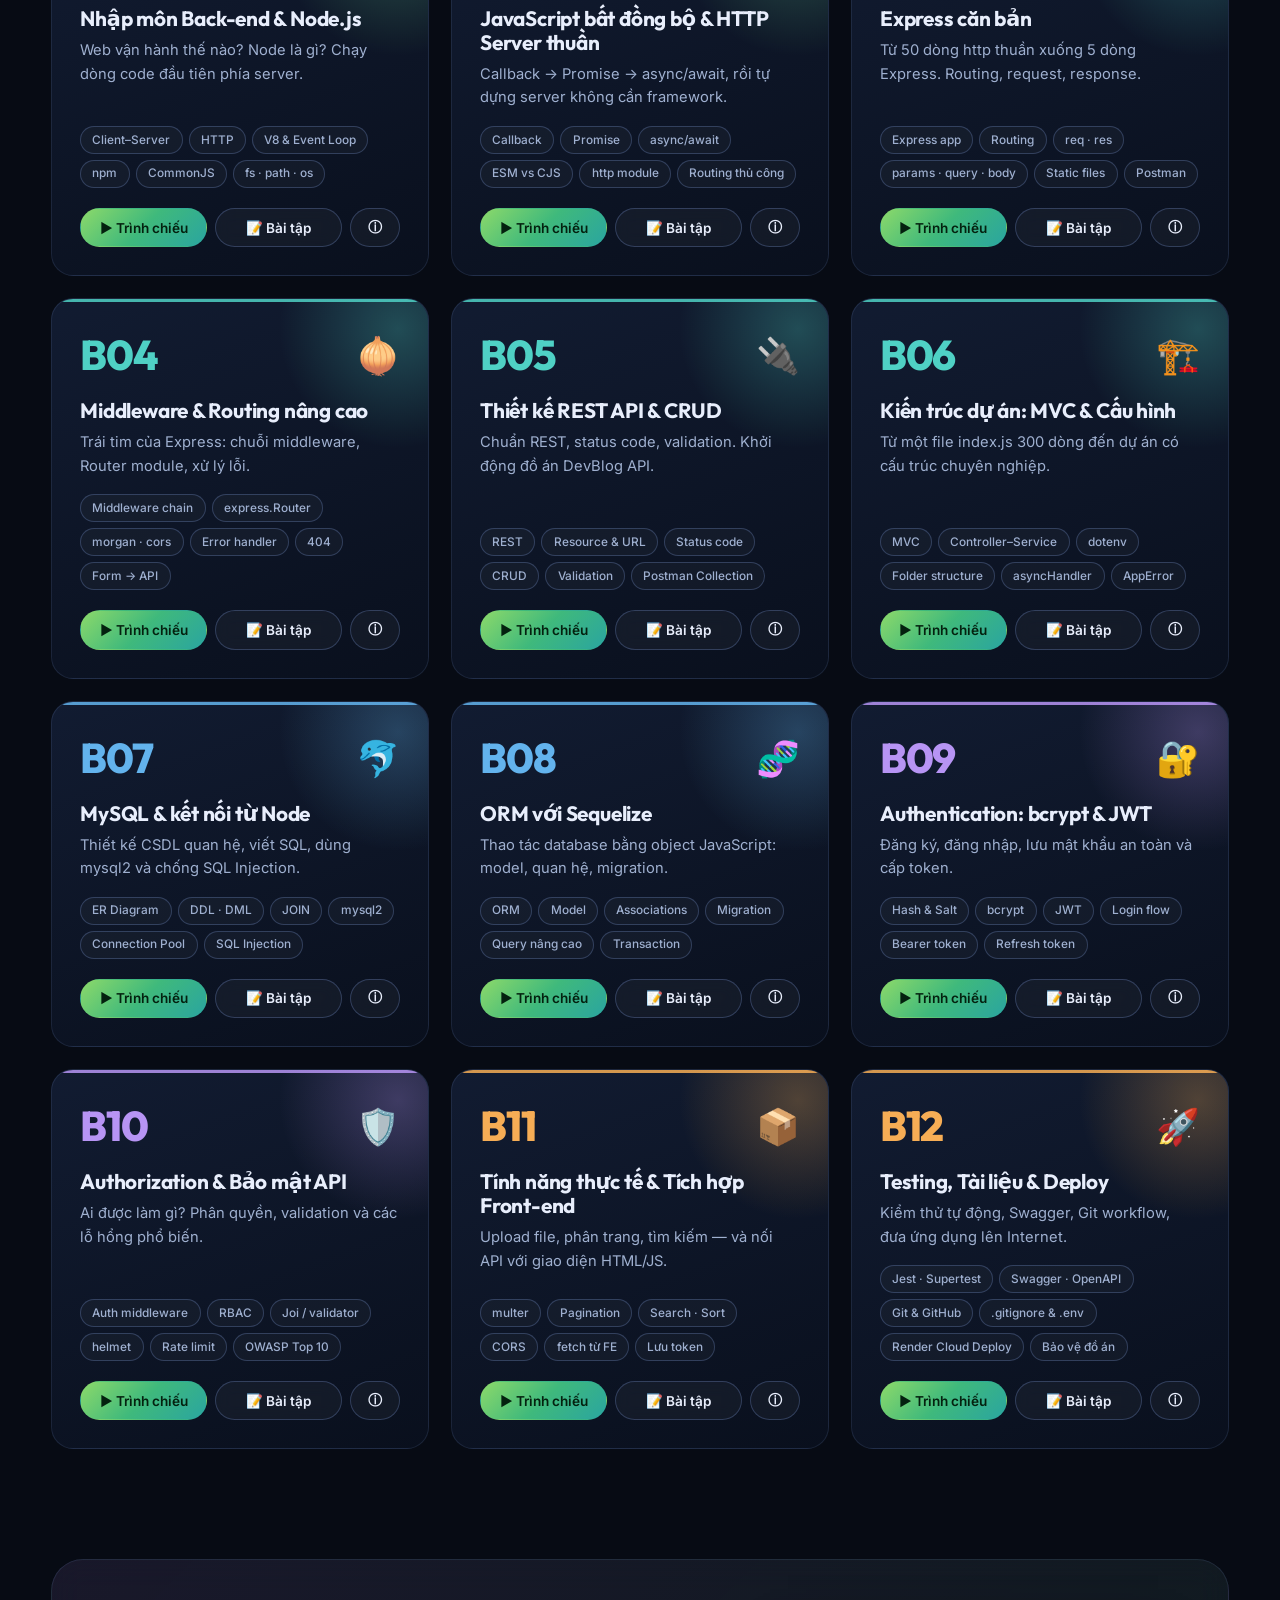
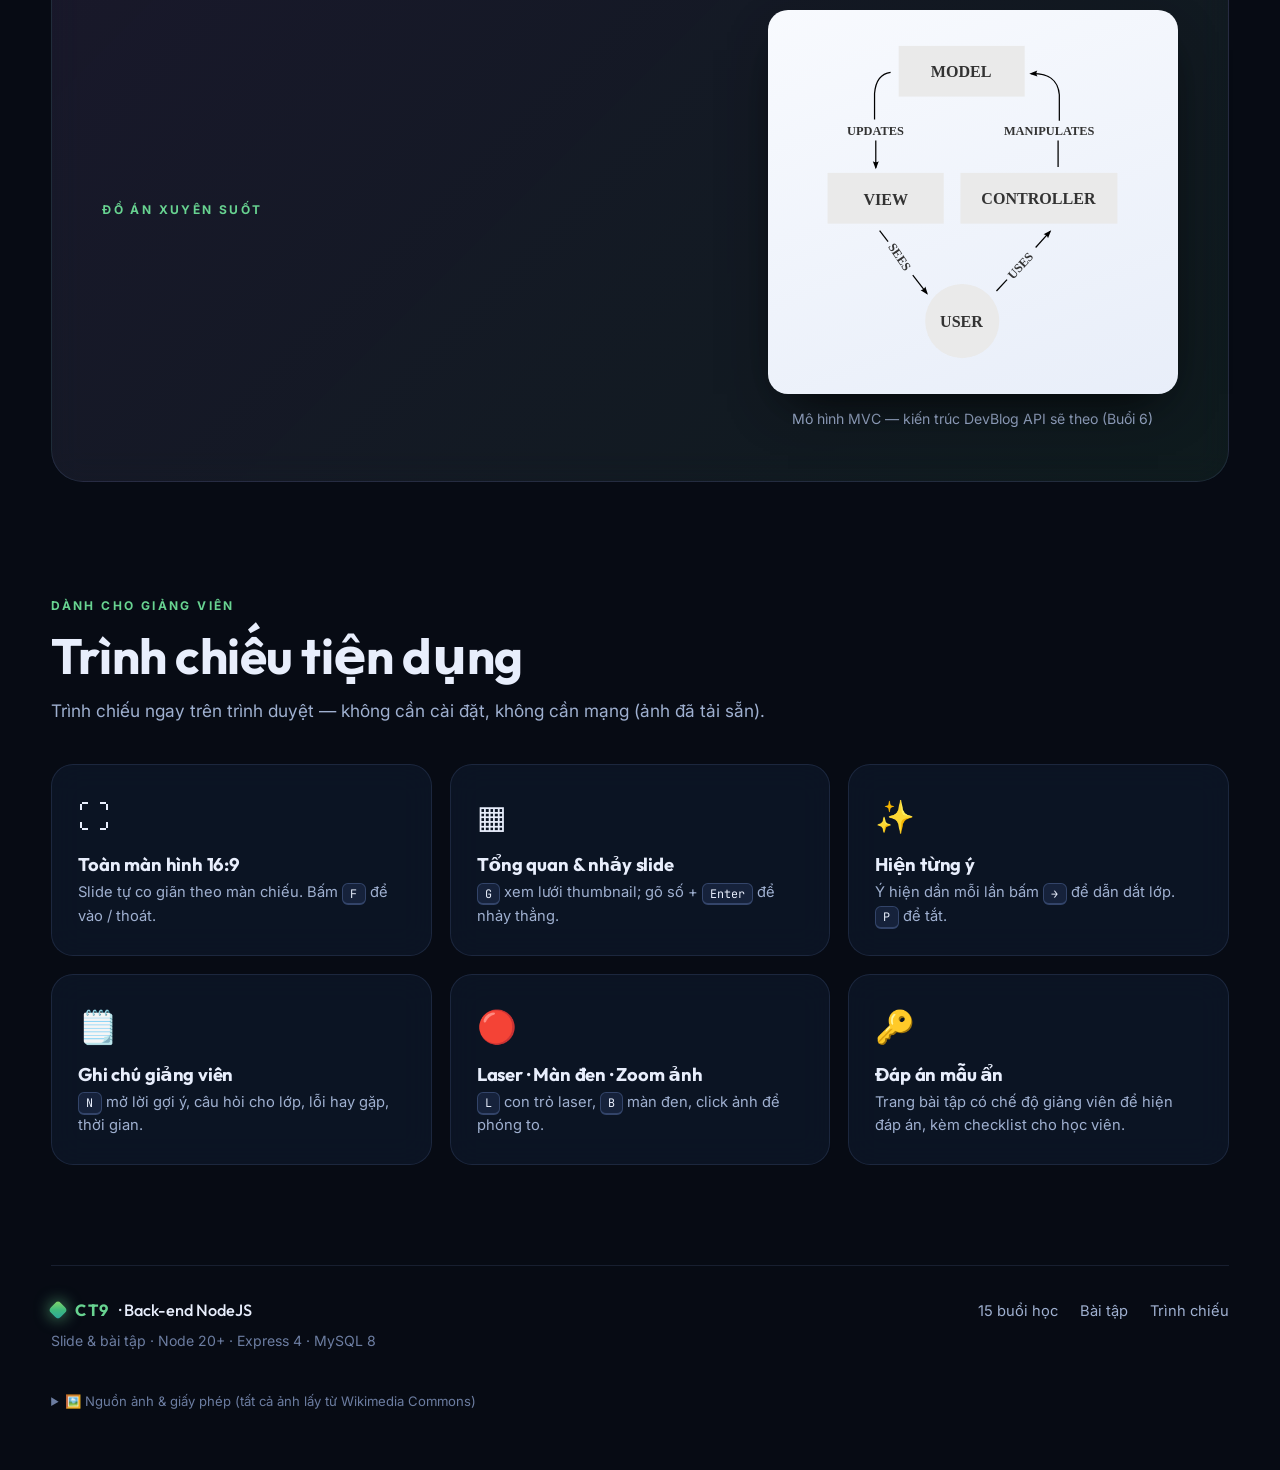
==== commit 3d7ed572: "Changes" ====
--- a/index.html
+++ b/index.html
@@ -69,7 +69,7 @@
 
     <!-- SESSIONS -->
     <section class="section container" id="sessions">
-      <div class="sec-head fade-up"><div class="eyebrow">Nội dung chi tiết</div><h2>12 buổi học</h2><p>Chọn buổi để mở slide trình chiếu hoặc xem bài tập. Mỗi buổi ~3 giờ: lý thuyết – demo live – thực hành.</p></div>
+      <div class="sec-head fade-up"><div class="eyebrow">Nội dung chi tiết</div><h2>15 buổi học (3 FE + 12 BE)</h2><p>Chọn buổi để mở slide trình chiếu hoặc xem bài tập. Mỗi buổi ~3 giờ: lý thuyết – demo live – thực hành.</p></div>
       <div class="tabs fade-up" id="tabs"></div>
       <div class="grid" id="sessionGrid"></div>
     </section>
@@ -109,7 +109,7 @@
   <footer class="footer container">
     <div class="foot-top">
       <div><a class="brand" href="#top"><span class="logo-dot"></span><b>CT9</b> · Back-end NodeJS</a><p>Slide &amp; bài tập · Node 20+ · Express 4 · MySQL 8</p></div>
-      <div class="foot-links"><a href="#sessions">12 buổi học</a><a href="exercises.html">Bài tập</a><a href="present.html?s=1">Trình chiếu</a></div>
+      <div class="foot-links"><a href="#sessions">15 buổi học</a><a href="exercises.html">Bài tập</a><a href="present.html?s=1">Trình chiếu</a></div>
     </div>
     <details class="credits">
       <summary>🖼️ Nguồn ảnh &amp; giấy phép (tất cả ảnh lấy từ Wikimedia Commons)</summary>
@@ -117,8 +117,19 @@
     </details>
   </footer>
 
-  <!-- Modal -->
+  <!-- Session Info Modal -->
   <div class="modal" id="modal"><div class="modal-box glass" id="modalBox"></div></div>
+
+  <!-- Interactive Lightbox Modal for Homepage Illustrations -->
+  <div id="homeLightbox" class="home-lightbox" aria-hidden="true">
+    <button class="hl-close" id="hlClose" aria-label="Đóng phóng to">✕</button>
+    <div class="hl-dialog">
+      <div class="hl-paper" id="hlPaper">
+        <img id="hlImg" src="" alt="Hình minh họa">
+      </div>
+      <p id="hlCap" class="hl-cap"></p>
+    </div>
+  </div>
 
   <script src="js/curriculum.js"></script>
   <script src="js/img-credits.js"></script>
--- a/css/home.css
+++ b/css/home.css
@@ -40,11 +40,19 @@
 @keyframes float { 50% { transform: translateY(-14px) rotate(1.5deg); } }
 
 /* Marquee */
-.marquee { overflow: hidden; border-block: 1px solid var(--line); padding: 26px 0; margin: 20px 0; mask-image: linear-gradient(90deg, transparent, #000 10%, #000 90%, transparent); }
-.track { display: flex; gap: 28px; width: max-content; animation: scroll 38s linear infinite; }
+.marquee { overflow: hidden; border-block: 1px solid var(--line); padding: 22px 0; margin: 20px 0; mask-image: linear-gradient(90deg, transparent, #000 8%, #000 92%, transparent); }
+.track { display: flex; gap: 22px; width: max-content; animation: scroll 40s linear infinite; align-items: center; }
 .marquee:hover .track { animation-play-state: paused; }
-.track .lg { display: grid; place-items: center; width: 190px; height: 84px; border-radius: 16px; background: linear-gradient(160deg, #f8fafe, #e2e9f7); padding: 14px 22px; }
-.track .lg img { max-width: 100%; max-height: 100%; object-fit: contain; }
+.track .lg {
+  display: flex; align-items: center; justify-content: center;
+  width: 170px; height: 76px; border-radius: 16px;
+  background: linear-gradient(160deg, #ffffff, #f1f5f9);
+  padding: 12px 20px; box-shadow: 0 12px 30px -12px rgba(0, 0, 0, 0.5);
+  border: 1px solid rgba(255, 255, 255, 0.3); flex-shrink: 0;
+  transition: transform .25s var(--ease), box-shadow .25s;
+}
+.track .lg:hover { transform: translateY(-3px); box-shadow: 0 16px 36px -10px rgba(104, 211, 145, 0.35); }
+.track .lg img { width: auto; height: auto; max-width: 124px; max-height: 44px; object-fit: contain; }
 @keyframes scroll { to { transform: translateX(-50%); } }
 
 /* Sections */
@@ -62,8 +70,20 @@
 .phase h3 { font-size: 1.15rem; margin-bottom: 4px; } .phase .rg { font: 500 .78rem var(--font-mono); color: var(--c); margin-bottom: 10px; }
 .phase ul { margin: 0; padding: 0; list-style: none; color: var(--text-dim); font-size: .86rem; } .phase li { padding: 3px 0; }
 .arch { display: grid; grid-template-columns: 360px 1fr; gap: 40px; align-items: center; margin: 50px 0 0; padding: 30px; border-radius: var(--r-xl); background: linear-gradient(135deg, rgba(104, 211, 145, .07), rgba(99, 179, 237, .05)); border: 1px solid var(--line); }
-.paper { background: linear-gradient(160deg, #f8fafe, #e8eef9); border-radius: 20px; padding: 22px; display: grid; place-items: center; box-shadow: 0 20px 50px -20px #000; }
-.paper img { max-height: 320px; object-fit: contain; }
+.paper {
+  background: linear-gradient(160deg, #f8fafe, #e8eef9); border-radius: 20px; padding: 22px;
+  display: grid; place-items: center; box-shadow: 0 20px 50px -20px #000;
+  cursor: zoom-in; transition: transform .3s var(--ease), box-shadow .3s; position: relative;
+}
+.paper:hover { transform: scale(1.02); box-shadow: 0 24px 60px -15px rgba(104, 211, 145, 0.3); }
+.paper::after {
+  content: "🔍 Phóng to"; position: absolute; right: 14px; bottom: 12px;
+  font: 600 11px var(--font-body); background: rgba(15, 23, 42, 0.85); color: #fff;
+  padding: 4px 10px; border-radius: 999px; opacity: 0; transform: translateY(4px);
+  transition: opacity .2s, transform .2s; pointer-events: none;
+}
+.paper:hover::after { opacity: 1; transform: none; }
+.paper img { max-height: 320px; width: 100%; object-fit: contain; }
 .arch h3 { font-size: 1.6rem; margin-bottom: 10px; } .arch p { color: var(--text-dim); font-size: 1.05rem; margin: 0 0 10px; } .arch p b { color: var(--text); }
 .credit { color: var(--text-mute); font-size: .74rem; }
 
@@ -126,6 +146,44 @@
 .m-agenda .row b { font-family: var(--font-mono); color: var(--c); } .m-agenda small { display: block; color: var(--text-mute); }
 .modal-actions { display: flex; gap: 10px; margin-top: 26px; flex-wrap: wrap; }
 
+/* Fullscreen Interactive Lightbox for Homepage */
+.home-lightbox {
+  position: fixed; inset: 0; z-index: 150;
+  display: none; place-items: center;
+  background: rgba(4, 8, 16, 0.94); backdrop-filter: blur(14px);
+  padding: 24px; cursor: zoom-out;
+}
+.home-lightbox.on { display: grid; animation: fadeIn .25s ease; }
+.hl-dialog {
+  display: flex; flex-direction: column; align-items: center; gap: 14px;
+  max-width: 94vw; max-height: 92vh; cursor: default;
+}
+.hl-paper {
+  background: linear-gradient(160deg, #ffffff, #f4f7fc);
+  border-radius: 22px; padding: 24px;
+  box-shadow: 0 30px 80px -20px rgba(0, 0, 0, 0.8), 0 0 0 1px rgba(255, 255, 255, 0.2);
+  display: flex; align-items: center; justify-content: center;
+  max-width: 100%; max-height: 80vh; overflow: auto;
+}
+.hl-paper img {
+  max-width: 90vw; max-height: 75vh; width: auto; height: auto;
+  object-fit: contain; border-radius: 8px;
+}
+.hl-cap {
+  color: #e2e8f0; font-size: 0.95rem; margin: 0; text-align: center;
+  font-family: var(--font-body); font-weight: 500;
+  background: rgba(15, 23, 42, 0.8); padding: 6px 18px; border-radius: 999px;
+  border: 1px solid var(--line);
+}
+.hl-close {
+  position: fixed; top: 22px; right: 26px; z-index: 160;
+  width: 44px; height: 44px; border-radius: 50%;
+  border: 1px solid var(--line-strong); background: rgba(15, 23, 42, 0.85);
+  color: #fff; cursor: pointer; font-size: 1.2rem;
+  display: grid; place-items: center; transition: .2s;
+}
+.hl-close:hover { background: var(--rose); transform: rotate(90deg); }
+
 @media (max-width: 1000px) {
   .hero { grid-template-columns: 1fr; padding-top: 50px; } .hero-visual { height: 420px; }
   .roadmap { grid-template-columns: 1fr 1fr; } .roadmap::before { display: none; }
